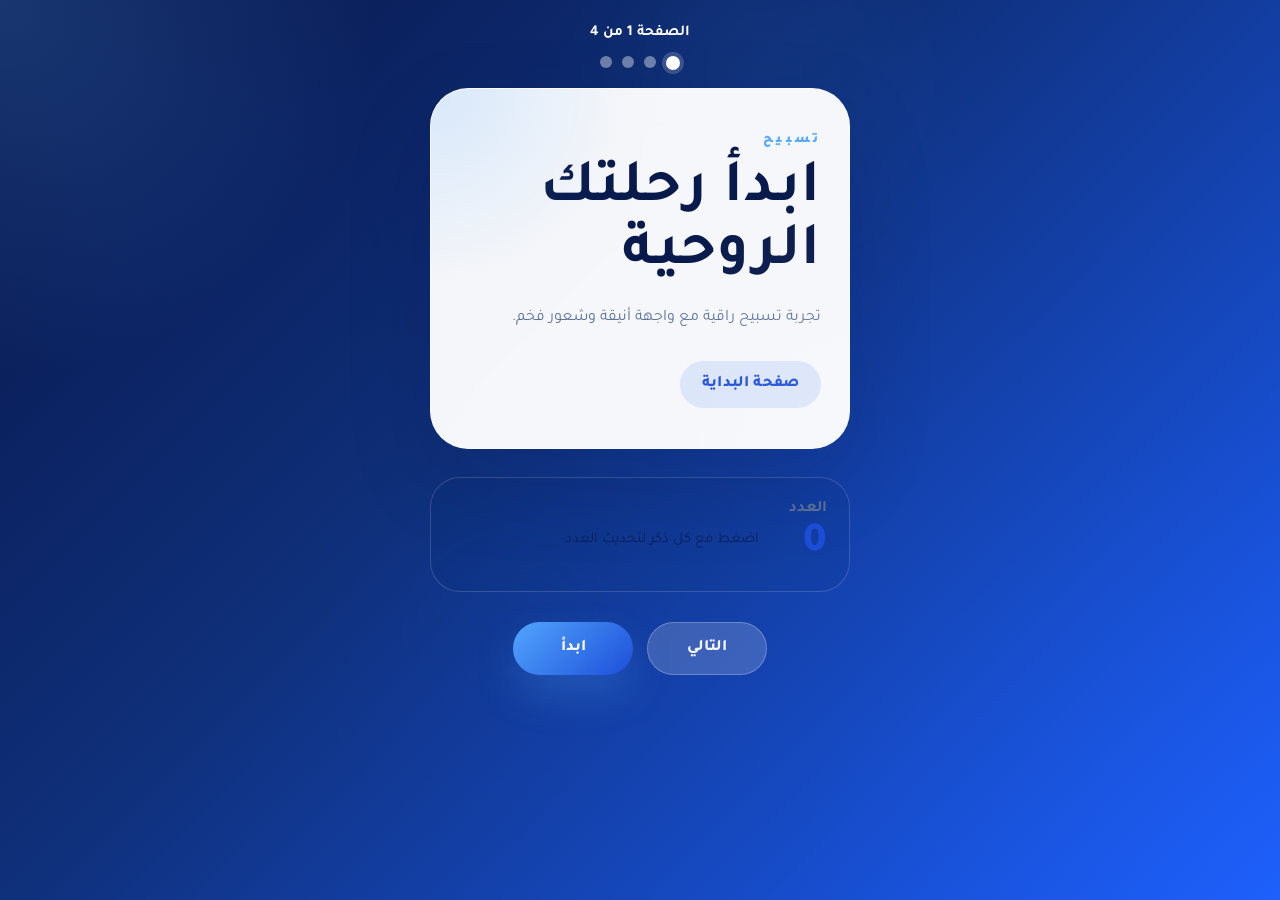
==== index.html @ 1a62f4ae "Update index.html" ====
<!DOCTYPE html>
<html lang="ar" dir="rtl">
  <head>
    <meta charset="UTF-8" />
    <meta name="viewport" content="width=device-width, initial-scale=1.0" />
    <title>تسبيح</title>
    <link rel="preconnect" href="https://fonts.googleapis.com" />
    <link rel="preconnect" href="https://fonts.gstatic.com" crossorigin />
    <link href="https://fonts.googleapis.com/css2?family=Tajawal:wght@400;500;700;800&display=swap" rel="stylesheet" />
    <link rel="stylesheet" href="styles.css" />
  </head>
  <body>
    <div class="app-shell">
      <div class="hero-bg hero-bg-one"></div>
      <div class="hero-bg hero-bg-two"></div>

      <header class="progress-header">
        <div class="progress-text">
          <span id="progress-page">الصفحة 1 من 4</span>
        </div>
        <div class="pager" id="pager">
          <span class="pager-dot active"></span>
          <span class="pager-dot"></span>
          <span class="pager-dot"></span>
          <span class="pager-dot"></span>
        </div>
      </header>

      <section class="screen" id="screen-1" data-page="1">
        <div class="screen-card screen-card-large">
          <p class="eyebrow">تسبيح</p>
          <h1>ابدأ رحلتك الروحية</h1>
          <p class="screen-description">تجربة تسبيح راقية مع واجهة أنيقة وشعور فخم.</p>
          <div class="screen-highlight">
            <span>صفحة البداية</span>
          </div>
        </div>
      </section>

      <section class="screen hidden" id="screen-2" data-page="2">
        <div class="screen-card">
          <p class="eyebrow">سبحان الله</p>
          <h1>سبحان الله</h1>
          <p class="screen-description">اضغط على الزر لتتبع العد حتى 33 والمضي قُدماً.</p>
        </div>
      </section>

      <section class="screen hidden" id="screen-3" data-page="3">
        <div class="screen-card">
          <p class="eyebrow">الحمد لله</p>
          <h1>الحمد لله</h1>
          <p class="screen-description">استمر في العد واستمتع بلحظة تركيز وتوازن.</p>
        </div>
      </section>

      <section class="screen hidden" id="screen-4" data-page="4">
        <div class="screen-card">
          <p class="eyebrow">الله أكبر</p>
          <h1>الله أكبر</h1>
          <p class="screen-description">اضغط حتى يصل العدد إلى 34 ثم أعد تشغيل الرحلة.</p>
        </div>
      </section>

      <div class="counter-display hidden" id="counter-display">
        <div>
          <span>العدد</span>
          <strong id="counter-value">0</strong>
        </div>
        <div class="counter-note">اضغط مع كل ذكر لتحديث العدد</div>
      </div>

      <div class="actions">
        <button id="skip-btn" class="secondary-btn">التالي</button>
        <button id="action-btn" class="primary-btn">ابدأ</button>
      </div>
    </div>

    <script src="static/app.js"></script>
  </body>
</html>
---- styles.css ----
:root {
  color-scheme: dark;
  --bg: #0a194b;
  --accent: #54a8ff;
  --accent-2: #1d4ed8;
  --surface: #ffffff;
  --text: #081a4b;
  --muted: #5c7197;
  --shadow: rgba(4, 20, 70, 0.22);
}

* {
  box-sizing: border-box;
}

html,
body {
  margin: 0;
  min-height: 100%;
}

body {
  font-family: "Tajawal", sans-serif;
  background: radial-gradient(circle at top left, rgba(84, 168, 255, 0.22), transparent 24%),
    radial-gradient(circle at bottom right, rgba(37, 99, 235, 0.18), transparent 32%),
    linear-gradient(135deg, #081649 0%, #0f307b 42%, #1c5fff 100%);
  color: var(--text);
  display: flex;
  align-items: center;
  justify-content: center;
  padding: 24px;
}

.app-shell {
  width: 100%;
  max-width: 420px;
  position: relative;
}

.progress-header {
  position: relative;
  z-index: 1;
  display: flex;
  flex-direction: column;
  gap: 14px;
  margin-bottom: 18px;
}

.progress-text {
  color: white;
  font-size: 0.95rem;
  font-weight: 700;
  text-align: center;
}

.pager {
  display: flex;
  justify-content: center;
  gap: 10px;
}

.pager-dot {
  width: 12px;
  height: 12px;
  border-radius: 50%;
  background: rgba(255, 255, 255, 0.4);
  transition: transform 180ms ease, background-color 180ms ease;
}

.pager-dot.active {
  width: 14px;
  height: 14px;
  background: white;
  box-shadow: 0 0 0 4px rgba(255, 255, 255, 0.18);
}

.hero-bg {
  position: absolute;
  border-radius: 50%;
  filter: blur(80px);
  opacity: 0.26;
  pointer-events: none;
}

.hero-bg-one {
  width: 240px;
  height: 240px;
  top: -70px;
  right: -40px;
  background: rgba(84, 168, 255, 0.28);
}

.hero-bg-two {
  width: 220px;
  height: 220px;
  bottom: -70px;
  left: -30px;
  background: rgba(38, 91, 229, 0.2);
}

.screen {
  width: 100%;
}

.screen.hidden {
  display: none;
}

.screen-card {
  position: relative;
  width: 100%;
  border-radius: 38px;
  overflow: hidden;
  padding: 36px 28px 34px;
  background: rgba(255, 255, 255, 0.96);
  border: 1px solid rgba(255, 255, 255, 0.35);
  box-shadow: 0 32px 88px rgba(4, 14, 55, 0.14);
  backdrop-filter: blur(18px);
}

.screen-card-large {
  padding: 44px 28px 40px;
}

.screen-card::before {
  content: "";
  position: absolute;
  inset: 0;
  background: radial-gradient(circle at top left, rgba(84, 168, 255, 0.18), transparent 36%),
    radial-gradient(circle at bottom right, rgba(255, 255, 255, 0.12), transparent 46%);
  pointer-events: none;
}

.eyebrow {
  margin: 0 0 12px;
  font-size: 0.82rem;
  letter-spacing: 0.24em;
  text-transform: uppercase;
  color: var(--accent);
  font-weight: 900;
}

.screen-card h1 {
  margin: 0;
  font-size: clamp(2.8rem, 6vw, 3.8rem);
  line-height: 1.03;
  letter-spacing: 0.02em;
}

.screen-description {
  margin: 18px 0 0;
  color: var(--muted);
  line-height: 1.8;
  font-size: 1rem;
}

.screen-highlight {
  margin-top: 28px;
  display: inline-flex;
  padding: 14px 22px;
  border-radius: 999px;
  background: rgba(37, 99, 235, 0.12);
  color: var(--accent-2);
  font-weight: 800;
  letter-spacing: 0.01em;
}

.counter-display {
  display: flex;
  justify-content: space-between;
  align-items: center;
  gap: 14px;
  margin: 28px 0 0;
  padding: 22px;
  border-radius: 30px;
  background: rgba(12, 39, 97, 0.08);
  border: 1px solid rgba(255, 255, 255, 0.16);
}

.counter-display span {
  color: var(--muted);
  font-weight: 700;
}

.counter-display strong {
  font-size: 2.6rem;
  font-weight: 900;
  color: var(--accent-2);
}

.counter-note {
  width: 100%;
  margin-top: 10px;
  font-size: 0.93rem;
  color: rgba(10, 24, 75, 0.7);
}

.actions {
  display: flex;
  gap: 14px;
  justify-content: center;
  margin-top: 30px;
}

button {
  border: none;
  border-radius: 999px;
  padding: 16px 32px;
  font-size: 1rem;
  font-weight: 800;
  cursor: pointer;
  font-family: inherit;
  min-width: 120px;
  transition: transform 180ms ease, box-shadow 180ms ease, opacity 180ms ease;
}

button:hover {
  transform: translateY(-2px);
}

.primary-btn {
  background: linear-gradient(135deg, var(--accent), var(--accent-2));
  color: white;
  box-shadow: 0 20px 40px rgba(84, 168, 255, 0.24);
}

.secondary-btn {
  background: rgba(255, 255, 255, 0.18);
  color: white;
  border: 1px solid rgba(255, 255, 255, 0.26);
  opacity: 0.95;
}

@media (max-width: 520px) {
  body {
    padding: 16px;
  }

  .app-shell {
    max-width: 100%;
  }

  .progress-header {
    gap: 10px;
    margin-bottom: 14px;
  }

  .progress-text {
    font-size: 0.9rem;
  }

  .screen-card,
  .screen-card-large {
    padding: 28px 20px 28px;
  }

  .screen-card h1 {
    font-size: clamp(2.3rem, 8vw, 3rem);
  }

  .screen-description {
    font-size: 0.98rem;
  }

  .counter-display {
    flex-direction: column;
    align-items: flex-start;
    padding: 18px;
  }

  .actions {
    flex-direction: column;
  }

  button {
    width: 100%;
    min-width: unset;
  }
}

@media (max-width: 480px) {
  body {
    padding: 18px;
  }

  .screen-card {
    padding: 24px 18px 26px;
  }

  .actions {
    flex-direction: column;
  }

  button {
    width: 100%;
  }
}
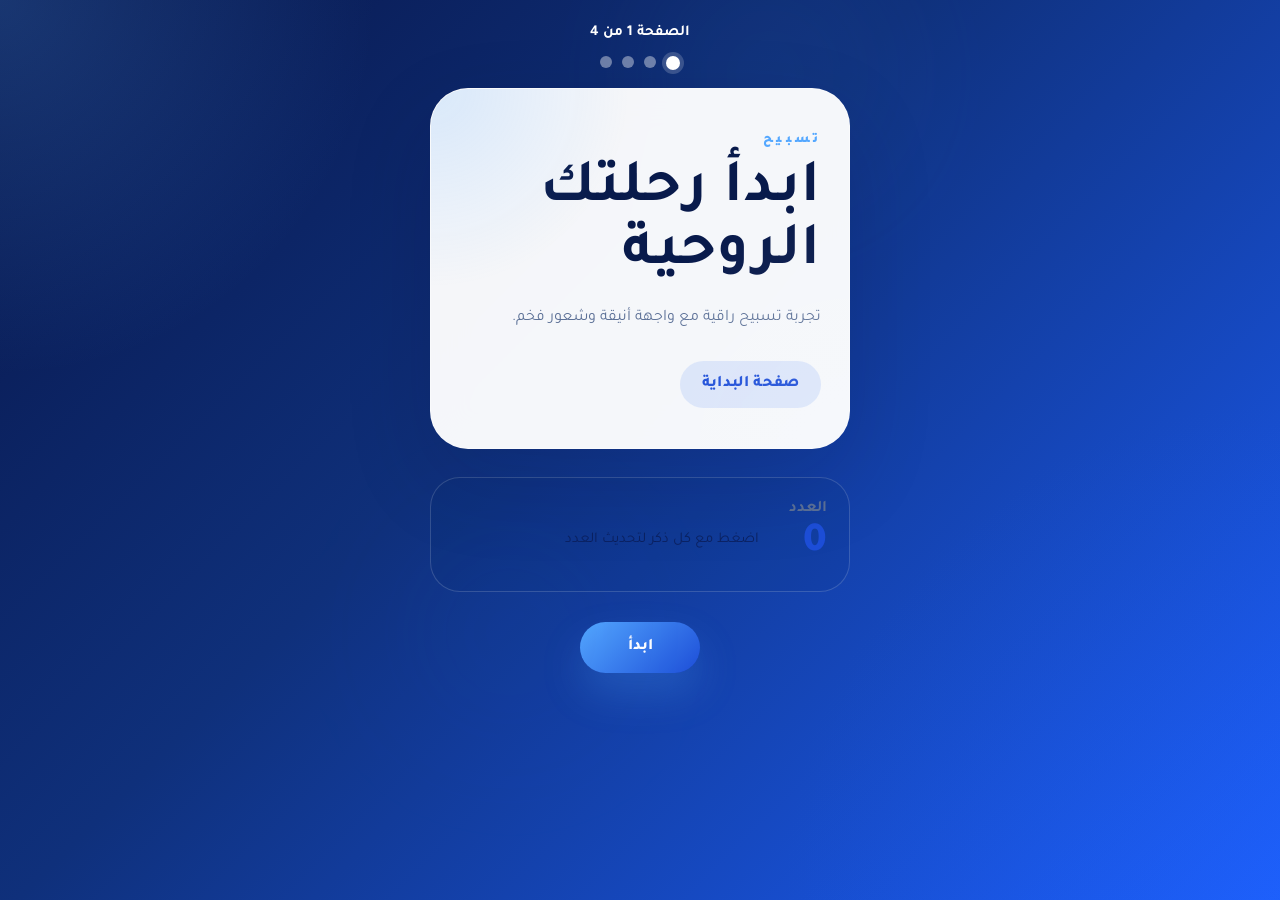
==== commit d46d2dc6: "Update index.html" ====
--- a/index.html
+++ b/index.html
@@ -75,7 +75,7 @@
       </div>
     </div>
 
-    <script src="static/app.js"></script>
+    <script src="app.js"></script>
   </body>
 </html>
 
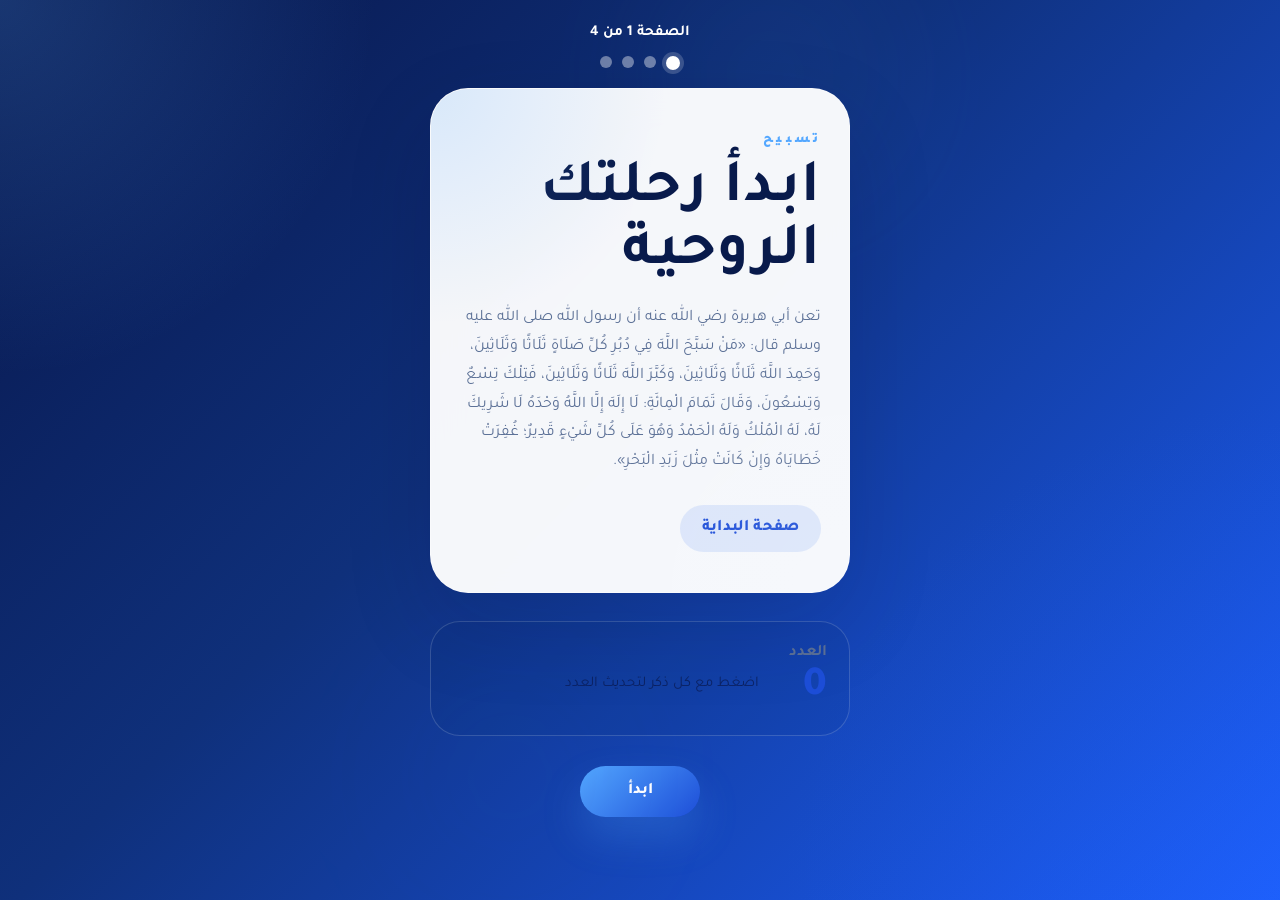
==== commit 4bc0fc2d: "Update index.html" ====
--- a/index.html
+++ b/index.html
@@ -30,7 +30,7 @@
         <div class="screen-card screen-card-large">
           <p class="eyebrow">تسبيح</p>
           <h1>ابدأ رحلتك الروحية</h1>
-          <p class="screen-description">تجربة تسبيح راقية مع واجهة أنيقة وشعور فخم.</p>
+          <p class="screen-description">تعن أبي هريرة رضي الله عنه أن رسول الله صلى الله عليه وسلم قال: «مَنْ سَبَّحَ اللَّهَ فِي دُبُرِ كُلِّ صَلَاةٍ ثَلَاثًا وَثَلَاثِينَ، وَحَمِدَ اللَّهَ ثَلَاثًا وَثَلَاثِينَ، وَكَبَّرَ اللَّهَ ثَلَاثًا وَثَلَاثِينَ، فَتِلْكَ تِسْعٌ وَتِسْعُونَ، وَقَالَ تَمَامَ الْمِائَةِ: لَا إِلَهَ إِلَّا اللَّهُ وَحْدَهُ لَا شَرِيكَ لَهُ، لَهُ الْمُلْكُ وَلَهُ الْحَمْدُ وَهُوَ عَلَى كُلِّ شَيْءٍ قَدِيرٌ؛ غُفِرَتْ خَطَايَاهُ وَإِنْ كَانَتْ مِثْلَ زَبَدِ الْبَحْرِ».</p>
           <div class="screen-highlight">
             <span>صفحة البداية</span>
           </div>
@@ -57,7 +57,7 @@
         <div class="screen-card">
           <p class="eyebrow">الله أكبر</p>
           <h1>الله أكبر</h1>
-          <p class="screen-description">اضغط حتى يصل العدد إلى 34 ثم أعد تشغيل الرحلة.</p>
+          <p class="screen-description">اضغط حتى يصل العدد إلى 34 ثم قل لَا إِلَهَ إِلَّا اللَّهُ وَحْدَهُ لَا شَرِيكَ لَهُ، لَهُ الْمُلْكُ وَلَهُ الْحَمْدُ وَهُوَ عَلَى كُلِّ شَيْءٍ قَدِيرٌ.</p>
         </div>
       </section>
 
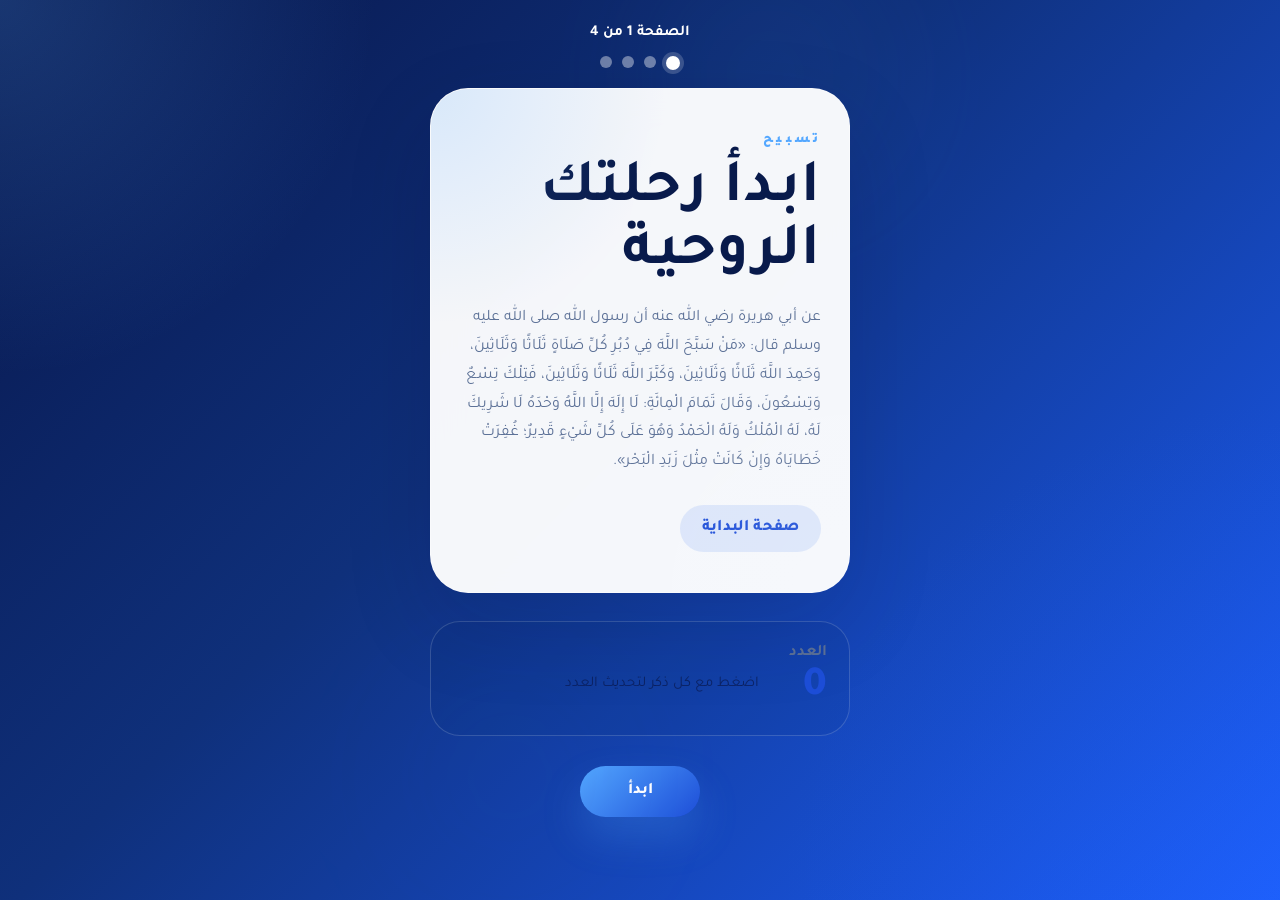
==== commit f2dfb782: "Update index.html" ====
--- a/index.html
+++ b/index.html
@@ -30,7 +30,7 @@
         <div class="screen-card screen-card-large">
           <p class="eyebrow">تسبيح</p>
           <h1>ابدأ رحلتك الروحية</h1>
-          <p class="screen-description">تعن أبي هريرة رضي الله عنه أن رسول الله صلى الله عليه وسلم قال: «مَنْ سَبَّحَ اللَّهَ فِي دُبُرِ كُلِّ صَلَاةٍ ثَلَاثًا وَثَلَاثِينَ، وَحَمِدَ اللَّهَ ثَلَاثًا وَثَلَاثِينَ، وَكَبَّرَ اللَّهَ ثَلَاثًا وَثَلَاثِينَ، فَتِلْكَ تِسْعٌ وَتِسْعُونَ، وَقَالَ تَمَامَ الْمِائَةِ: لَا إِلَهَ إِلَّا اللَّهُ وَحْدَهُ لَا شَرِيكَ لَهُ، لَهُ الْمُلْكُ وَلَهُ الْحَمْدُ وَهُوَ عَلَى كُلِّ شَيْءٍ قَدِيرٌ؛ غُفِرَتْ خَطَايَاهُ وَإِنْ كَانَتْ مِثْلَ زَبَدِ الْبَحْرِ».</p>
+          <p class="screen-description">عن أبي هريرة رضي الله عنه أن رسول الله صلى الله عليه وسلم قال: «مَنْ سَبَّحَ اللَّهَ فِي دُبُرِ كُلِّ صَلَاةٍ ثَلَاثًا وَثَلَاثِينَ، وَحَمِدَ اللَّهَ ثَلَاثًا وَثَلَاثِينَ، وَكَبَّرَ اللَّهَ ثَلَاثًا وَثَلَاثِينَ، فَتِلْكَ تِسْعٌ وَتِسْعُونَ، وَقَالَ تَمَامَ الْمِائَةِ: لَا إِلَهَ إِلَّا اللَّهُ وَحْدَهُ لَا شَرِيكَ لَهُ، لَهُ الْمُلْكُ وَلَهُ الْحَمْدُ وَهُوَ عَلَى كُلِّ شَيْءٍ قَدِيرٌ؛ غُفِرَتْ خَطَايَاهُ وَإِنْ كَانَتْ مِثْلَ زَبَدِ الْبَحْر».</p>
           <div class="screen-highlight">
             <span>صفحة البداية</span>
           </div>
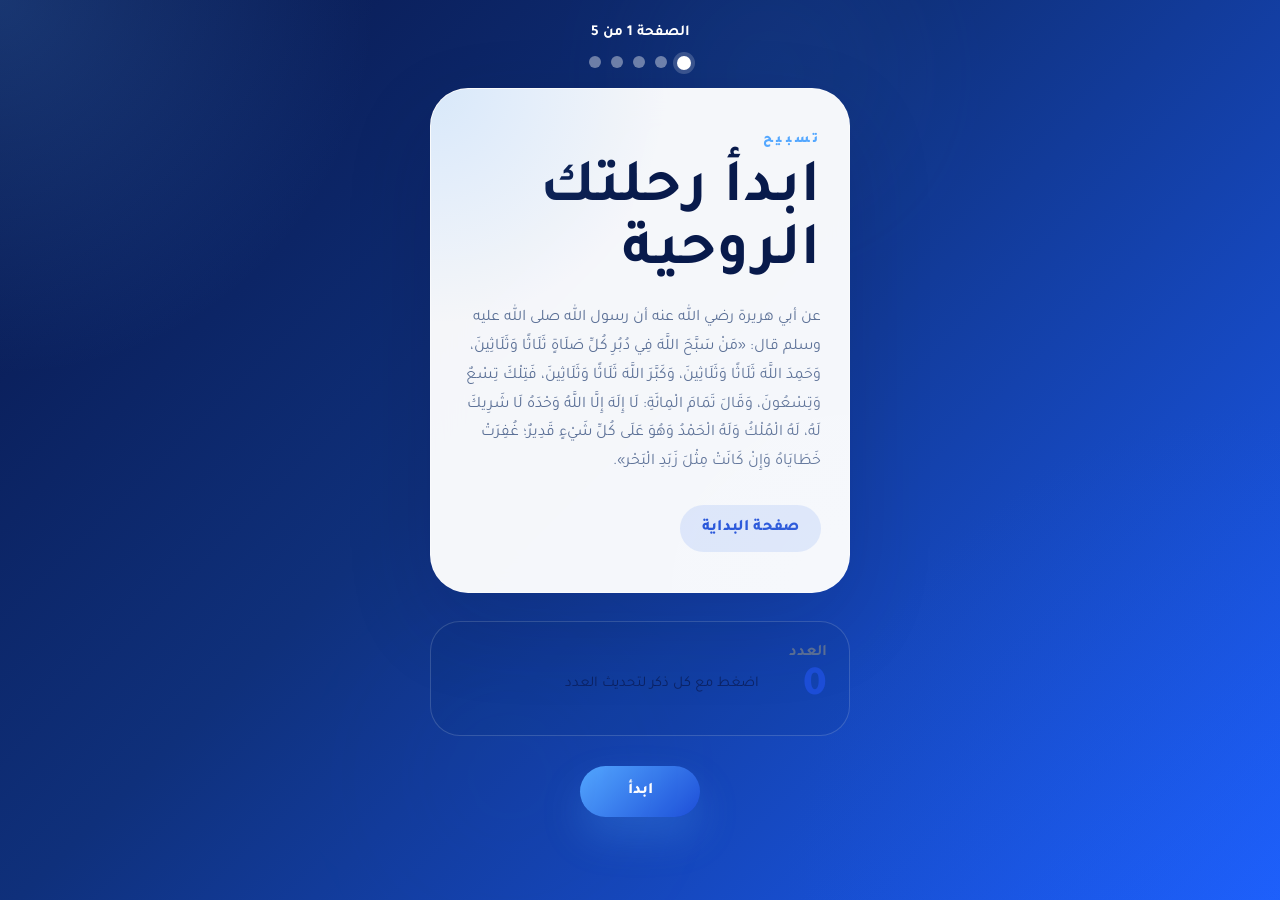
==== commit d0cd89b9: "Update index.html" ====
--- a/index.html
+++ b/index.html
@@ -16,10 +16,11 @@
 
       <header class="progress-header">
         <div class="progress-text">
-          <span id="progress-page">الصفحة 1 من 4</span>
+          <span id="progress-page">الصفحة 1 من 5</span>
         </div>
         <div class="pager" id="pager">
           <span class="pager-dot active"></span>
+          <span class="pager-dot"></span>
           <span class="pager-dot"></span>
           <span class="pager-dot"></span>
           <span class="pager-dot"></span>
@@ -57,8 +58,15 @@
         <div class="screen-card">
           <p class="eyebrow">الله أكبر</p>
           <h1>الله أكبر</h1>
-          <p class="screen-description">اضغط حتى يصل العدد إلى 34 ثم قل لَا إِلَهَ إِلَّا اللَّهُ وَحْدَهُ لَا شَرِيكَ لَهُ، لَهُ الْمُلْكُ وَلَهُ الْحَمْدُ وَهُوَ عَلَى كُلِّ شَيْءٍ قَدِيرٌ.</p>
+          <p class="screen-description">اضغط حتى يصل العدد إلى 33 ثم قل لَا إِلَهَ إِلَّا اللَّهُ وَحْدَهُ لَا شَرِيكَ لَهُ، لَهُ الْمُلْكُ وَلَهُ الْحَمْدُ وَهُوَ عَلَى كُلِّ شَيْءٍ قَدِيرٌ.</p>
         </div>
+      </section>
+    
+      <section class="screen hidden" id="screen-5" data-page="5">
+        <div class="screen-card">
+          <p class="eyebrow">قل</p>
+          <p>قل لَا إِلَهَ إِلَّا اللَّهُ وَحْدَهُ لَا شَرِيكَ لَهُ، لَهُ الْمُلْكُ وَلَهُ الْحَمْدُ وَهُوَ عَلَى كُلِّ شَيْءٍ قَدِيرٌ</p>
+          
       </section>
 
       <div class="counter-display hidden" id="counter-display">
